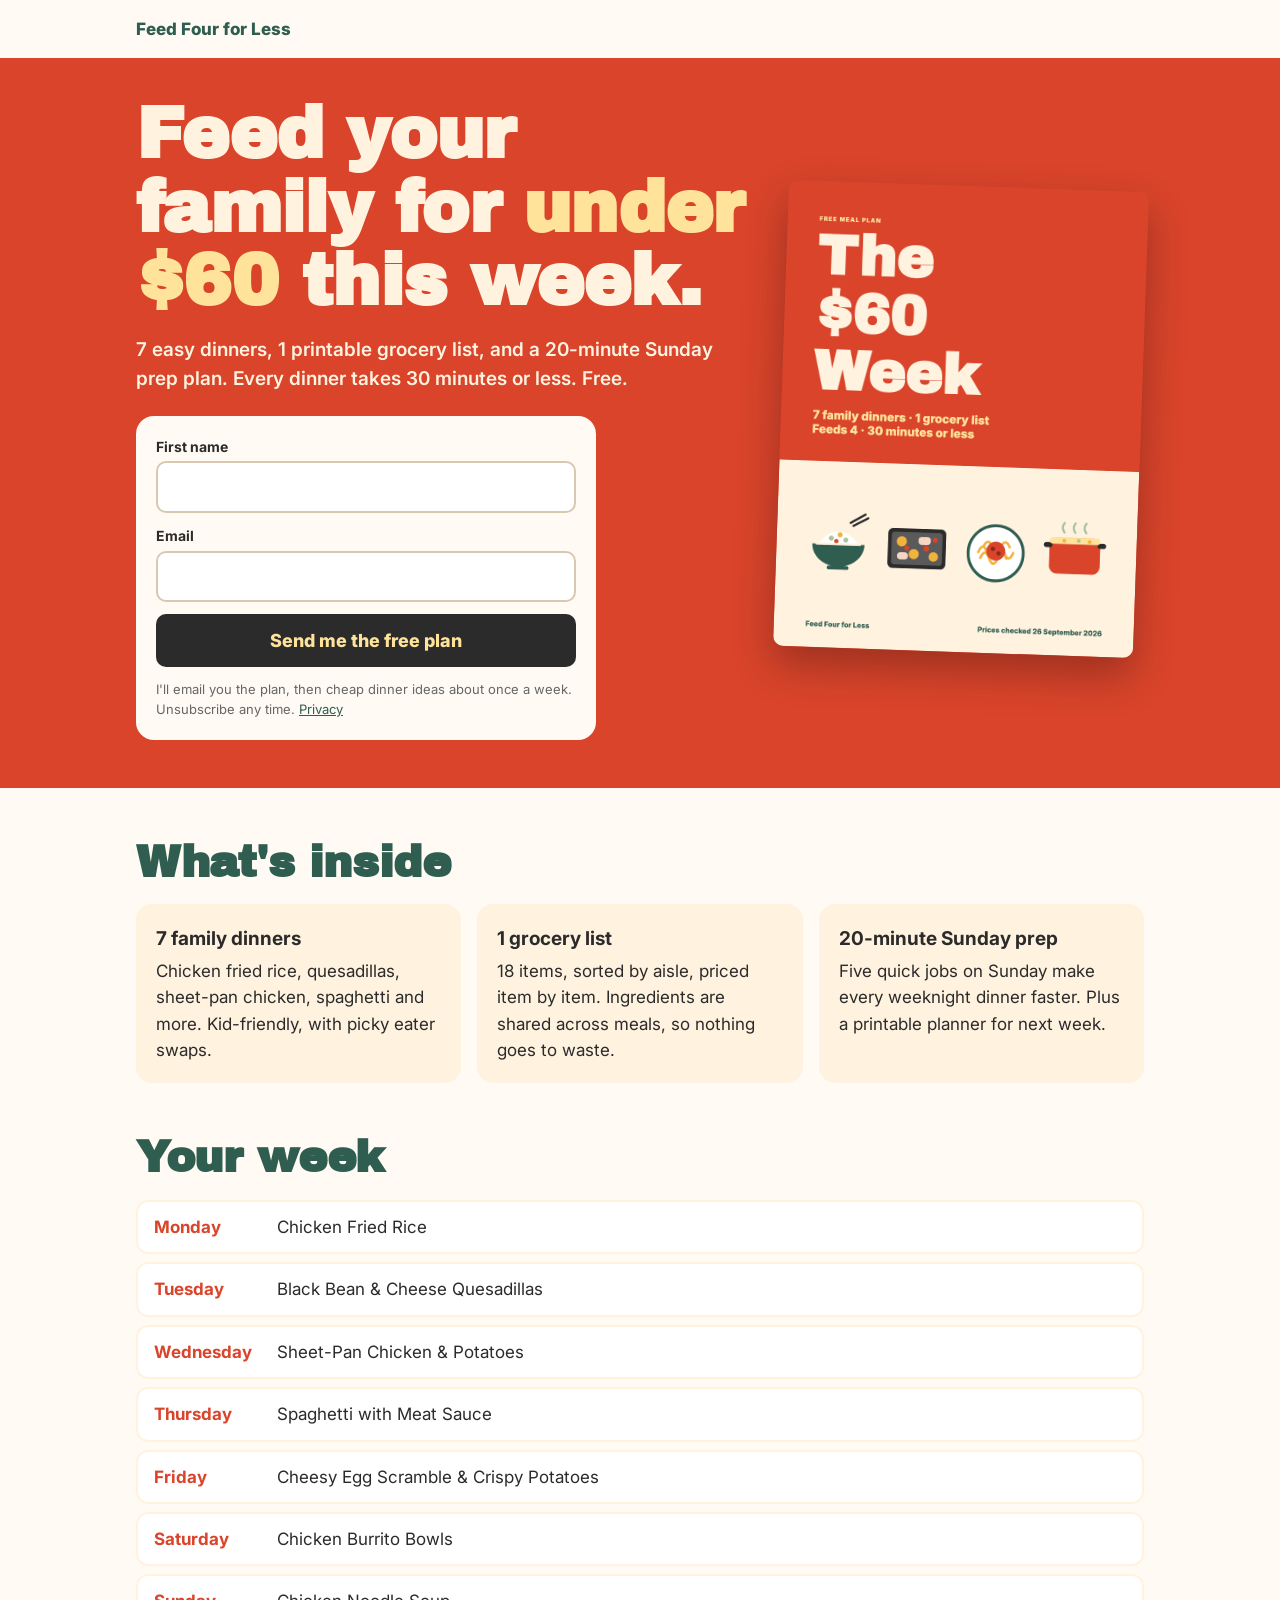
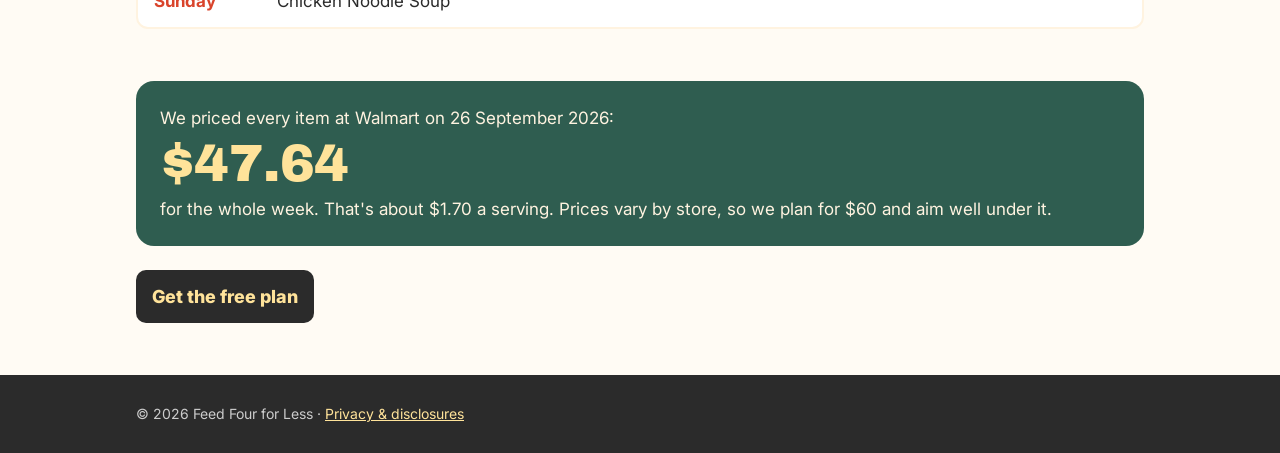
==== index.html @ 8b44e3cd "Feed Four for Less: first version of the site, free PDF, 20 pins, emails and tools Co-Authored-By: C" ====
<!doctype html>
<html lang="en">
<head>
<meta charset="utf-8">
<meta name="viewport" content="width=device-width, initial-scale=1">
<title>The $60 Week: Free Family Dinner Plan | Feed Four for Less</title>
<meta name="description" content="7 cheap family dinners, one printable grocery list and a 20-minute Sunday prep plan. Feeds 4 for under $60. Free.">
<meta property="og:title" content="The $60 Week: 7 family dinners for under $60">
<meta property="og:description" content="7 easy dinners, 1 printable grocery list, 20-minute Sunday prep. Free.">
<meta property="og:image" content="img/cover.png">
<link rel="preconnect" href="https://fonts.googleapis.com"><link rel="preconnect" href="https://fonts.gstatic.com" crossorigin>
<link href="https://fonts.googleapis.com/css2?family=Archivo+Black&family=Inter:wght@400;600;700;800&display=swap" rel="stylesheet">
<link rel="stylesheet" href="style.css">
</head>
<body>
<header><div class="wrap">Feed Four for Less</div></header>

<div class="hero"><div class="wrap grid">
  <div>
    <h1>Feed your family for <span>under $60</span> this week.</h1>
    <p class="lead">7 easy dinners, 1 printable grocery list, and a 20-minute Sunday prep plan. Every dinner takes 30 minutes or less. Free.</p>
    <!-- BREVO: replace action with the form's sibforms.com URL; field names EMAIL and FIRSTNAME match Brevo's defaults -->
    <form id="signup" method="POST" action="BREVO_FORM_ACTION">
      <label>First name<input name="FIRSTNAME" autocomplete="given-name" required></label>
      <label>Email<input type="email" name="EMAIL" autocomplete="email" required></label>
      <input type="text" name="email_address_check" value="" tabindex="-1" autocomplete="off" style="position:absolute;left:-5000px" aria-hidden="true">
      <button type="submit">Send me the free plan</button>
      <p class="fine">I'll email you the plan, then cheap dinner ideas about once a week. Unsubscribe any time. <a href="privacy.html">Privacy</a></p>
      <p class="msg" id="msg" hidden></p>
    </form>
  </div>
  <img class="cover" src="img/cover.png" alt="Cover of The $60 Week meal plan" width="816" height="1056">
</div></div>

<section><div class="wrap">
  <h2>What's inside</h2>
  <div class="cards">
    <div class="card"><b>7 family dinners</b>Chicken fried rice, quesadillas, sheet-pan chicken, spaghetti and more. Kid-friendly, with picky eater swaps.</div>
    <div class="card"><b>1 grocery list</b>18 items, sorted by aisle, priced item by item. Ingredients are shared across meals, so nothing goes to waste.</div>
    <div class="card"><b>20-minute Sunday prep</b>Five quick jobs on Sunday make every weeknight dinner faster. Plus a printable planner for next week.</div>
  </div>
</div></section>

<section style="padding-top:0"><div class="wrap">
  <h2>Your week</h2>
  <ul class="days">
    <li><b>Monday</b>Chicken Fried Rice</li>
    <li><b>Tuesday</b>Black Bean &amp; Cheese Quesadillas</li>
    <li><b>Wednesday</b>Sheet-Pan Chicken &amp; Potatoes</li>
    <li><b>Thursday</b>Spaghetti with Meat Sauce</li>
    <li><b>Friday</b>Cheesy Egg Scramble &amp; Crispy Potatoes</li>
    <li><b>Saturday</b>Chicken Burrito Bowls</li>
    <li><b>Sunday</b>Chicken Noodle Soup</li>
  </ul>
</div></section>

<section style="padding-top:0"><div class="wrap">
  <div class="price">
    <span>We priced every item at Walmart on 26 September 2026:</span>
    <span class="display">$47.64</span>
    <span>for the whole week. That's about $1.70 a serving. Prices vary by store, so we plan for $60 and aim well under it.</span>
  </div>
  <p style="margin-top:24px"><a class="btn" href="#signup">Get the free plan</a></p>
</div></section>

<footer><div class="wrap">© 2026 Feed Four for Less · <a href="privacy.html">Privacy &amp; disclosures</a></div></footer>

<script>
// Until the Brevo form URL is in place, say so rather than failing silently.
document.getElementById('signup').addEventListener('submit', e => {
  if (e.target.action.includes('BREVO_FORM_ACTION')) {
    e.preventDefault();
    const m = document.getElementById('msg'); m.hidden = false; m.textContent = 'Sign-ups open very soon. Please check back tomorrow.';
  }
});
</script>
</body>
</html>
---- style.css ----
:root { --tomato: #D9442B; --mustard: #F2B33D; --green: #2F5D50; --sage: #A7C4A0; --cream: #FFF3E0; --paper: #FFFBF4; --ink: #2B2B2B }
* { box-sizing: border-box; margin: 0; padding: 0 }
body { font-family: Inter, system-ui, sans-serif; color: var(--ink); background: var(--paper); line-height: 1.55; font-size: 17px }
h1, h2, .display { font-family: 'Archivo Black', Impact, sans-serif; line-height: 1.02; letter-spacing: -.01em }
a { color: var(--green) }
.wrap { max-width: 1040px; margin: 0 auto; padding: 0 16px }
header { padding: 16px 0; font-weight: 800; color: var(--green) }
.hero { background: var(--tomato); color: var(--cream); padding: 40px 0 48px }
.hero .grid { display: grid; gap: 32px; align-items: center }
.hero h1 { font-size: clamp(40px, 9vw, 72px); color: var(--cream) }
.hero h1 span { color: #FFE39A }
.hero p.lead { font-size: 19px; font-weight: 600; margin: 16px 0 22px; max-width: 34em }
.cover { width: 100%; height: auto; max-width: 360px; justify-self: center; border-radius: 10px; box-shadow: 0 18px 40px rgba(0,0,0,.28); transform: rotate(2deg) }
form { background: var(--paper); color: var(--ink); border-radius: 18px; padding: 20px; display: grid; gap: 12px; max-width: 460px }
label { font-weight: 700; font-size: 14px; display: grid; gap: 4px }
input { font: inherit; padding: 13px 14px; border: 2px solid #D8C8B2; border-radius: 10px; background: #fff; width: 100% }
input:focus { outline: 3px solid var(--mustard); border-color: var(--ink) }
button, .btn { font: 800 18px Inter, sans-serif; background: var(--ink); color: #FFE39A; border: 0; border-radius: 10px; padding: 16px; cursor: pointer; text-decoration: none; text-align: center; display: inline-block }
button:hover, .btn:hover { background: #000 }
.fine { font-size: 13px; color: #666 }
.msg { font-weight: 700; color: var(--tomato) }
section { padding: 52px 0 }
h2 { font-size: clamp(30px, 6vw, 44px); color: var(--green); margin-bottom: 20px }
.cards { display: grid; gap: 16px }
.card { background: var(--cream); border-radius: 16px; padding: 20px }
.card b { display: block; font-size: 19px; margin-bottom: 4px }
.days { list-style: none; display: grid; gap: 8px }
.days li { background: #fff; border: 2px solid var(--cream); border-radius: 12px; padding: 12px 16px; display: flex; gap: 12px }
.days li b { min-width: 6.5em; color: var(--tomato) }
.price { background: var(--green); color: var(--cream); border-radius: 18px; padding: 24px; display: grid; gap: 6px }
.price .display { font-size: 52px; color: #FFE39A }
footer { background: var(--ink); color: #ccc; padding: 28px 0; font-size: 14px }
footer a { color: #FFE39A }
.prose { max-width: 42em } .prose h2 { margin-top: 28px } .prose p, .prose li { margin-bottom: 12px } .prose ul { padding-left: 20px }
@media (min-width: 800px) {
  .hero .grid { grid-template-columns: 1.25fr .75fr }
  .cards { grid-template-columns: repeat(3, 1fr) }
}
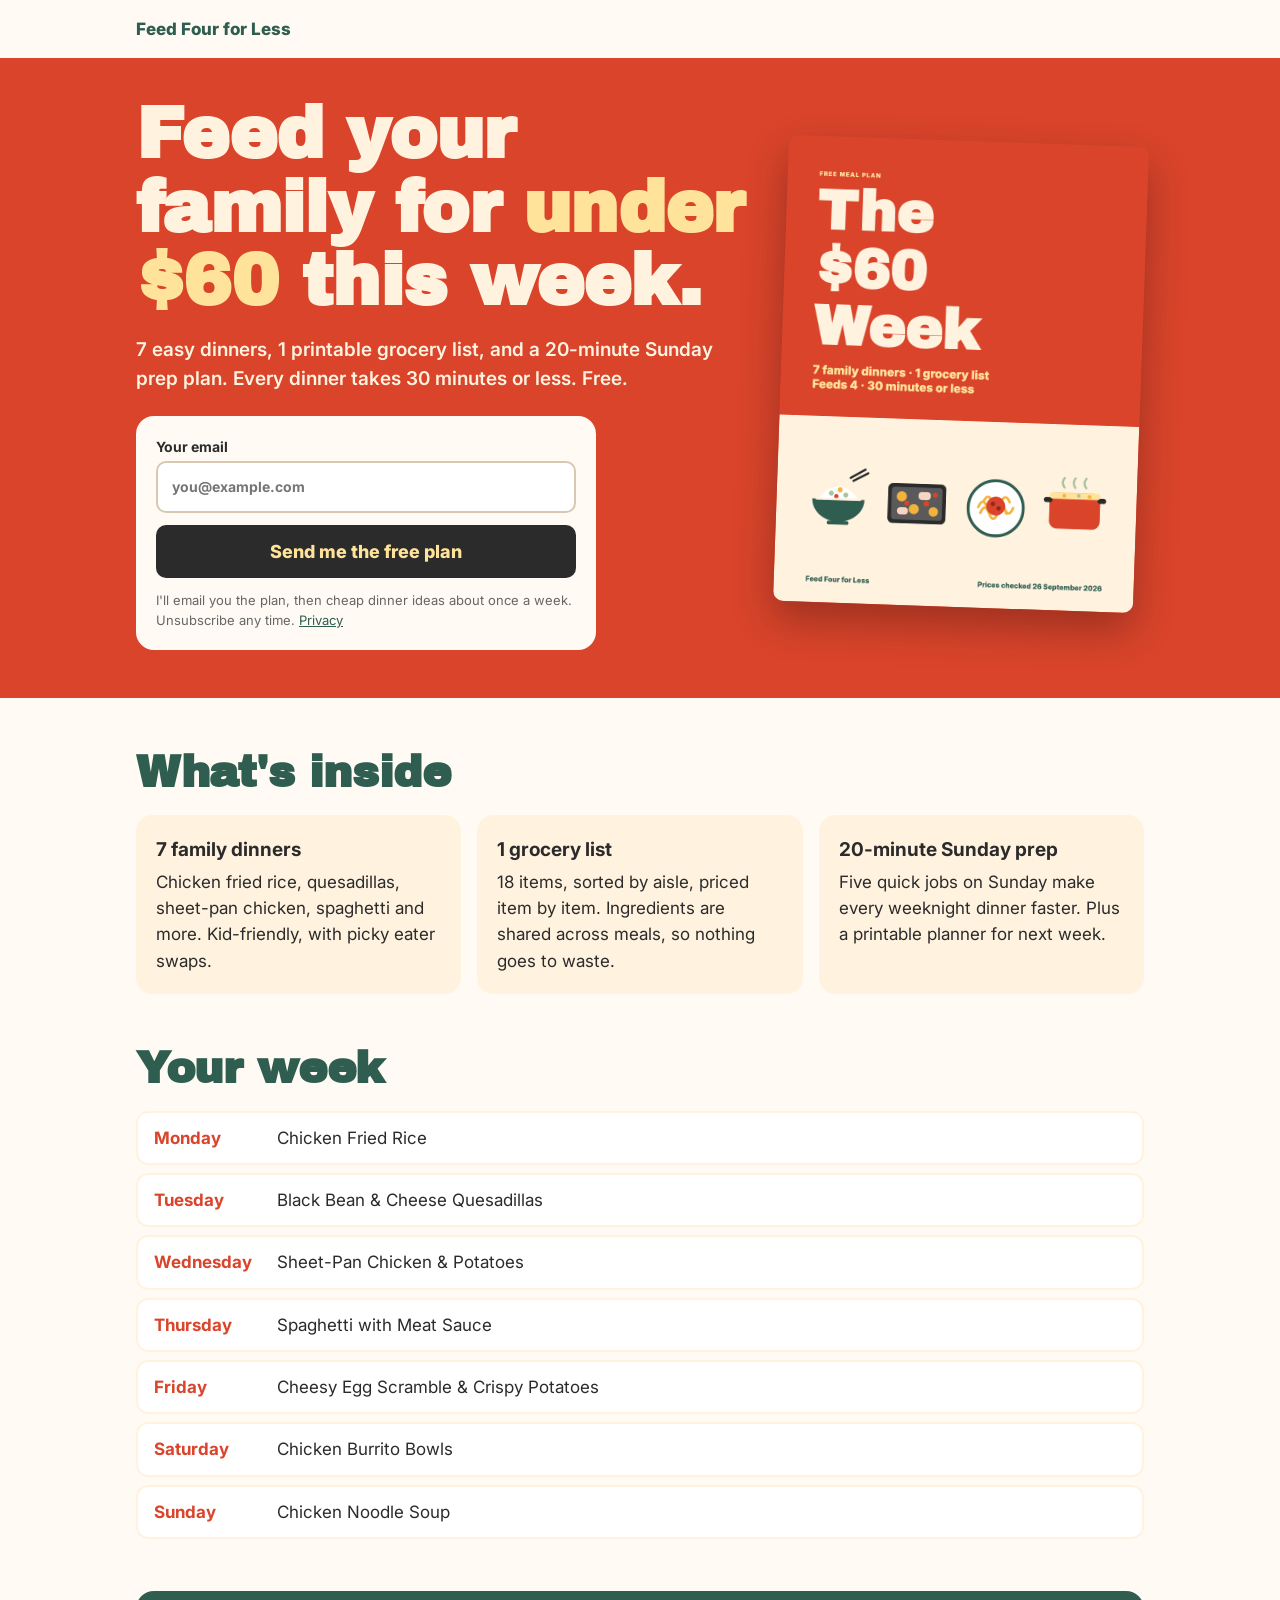
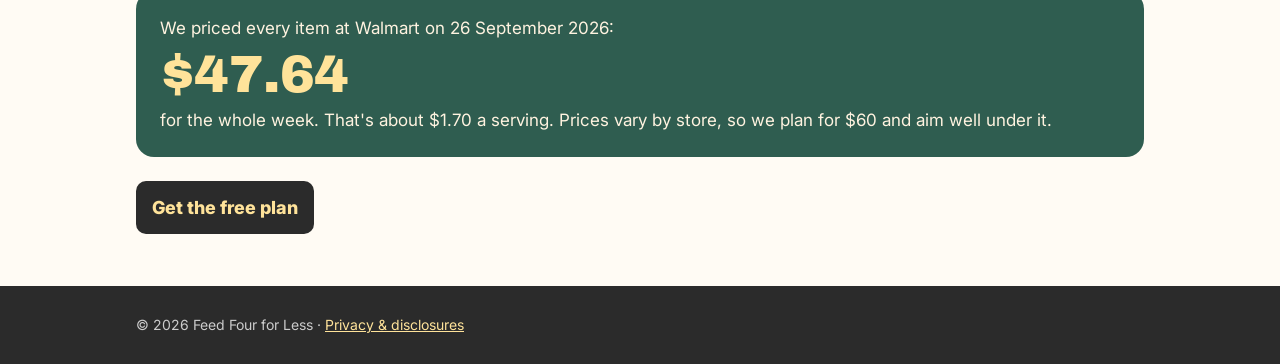
==== commit 91780f8e: "Connect the landing-page form to Brevo (email only, background submit, then thanks.html) Co-Authored" ====
--- a/index.html
+++ b/index.html
@@ -19,10 +19,11 @@
   <div>
     <h1>Feed your family for <span>under $60</span> this week.</h1>
     <p class="lead">7 easy dinners, 1 printable grocery list, and a 20-minute Sunday prep plan. Every dinner takes 30 minutes or less. Free.</p>
-    <!-- BREVO: replace action with the form's sibforms.com URL; field names EMAIL and FIRSTNAME match Brevo's defaults -->
-    <form id="signup" method="POST" action="BREVO_FORM_ACTION">
-      <label>First name<input name="FIRSTNAME" autocomplete="given-name" required></label>
-      <label>Email<input type="email" name="EMAIL" autocomplete="email" required></label>
+    <!-- Brevo form "The $60 Week signup" -> list "The $60 Week subscribers". Email only: Brevo's editor
+         would not take a first-name field, and one field converts better anyway. -->
+    <form id="signup" method="POST" action="https://491e9783.sibforms.com/serve/[base64]">
+      <label>Your email<input type="email" name="EMAIL" autocomplete="email" required placeholder="you@example.com"></label>
+      <input type="hidden" name="locale" value="en">
       <input type="text" name="email_address_check" value="" tabindex="-1" autocomplete="off" style="position:absolute;left:-5000px" aria-hidden="true">
       <button type="submit">Send me the free plan</button>
       <p class="fine">I'll email you the plan, then cheap dinner ideas about once a week. Unsubscribe any time. <a href="privacy.html">Privacy</a></p>
@@ -66,12 +67,19 @@
 <footer><div class="wrap">© 2026 Feed Four for Less · <a href="privacy.html">Privacy &amp; disclosures</a></div></footer>
 
 <script>
-// Until the Brevo form URL is in place, say so rather than failing silently.
-document.getElementById('signup').addEventListener('submit', e => {
-  if (e.target.action.includes('BREVO_FORM_ACTION')) {
-    e.preventDefault();
-    const m = document.getElementById('msg'); m.hidden = false; m.textContent = 'Sign-ups open very soon. Please check back tomorrow.';
-  }
+// Submit in the background so visitors stay on our page, then send them to the thank-you page.
+// If the background request can't complete, fall back to a normal form post.
+const form = document.getElementById('signup'), msg = document.getElementById('msg'), btn = form.querySelector('button');
+form.addEventListener('submit', async e => {
+  e.preventDefault();
+  btn.disabled = true; btn.textContent = 'Sending...';
+  try {
+    const r = await fetch(form.action + '?isAjax=1', { method: 'POST', body: new FormData(form) });
+    const j = await r.json();
+    if (j.success) { location.href = 'thanks.html'; return; }
+    msg.hidden = false; msg.textContent = j.message || 'That email address didn\'t work. Please check it and try again.';
+  } catch (err) { form.submit(); return; }
+  btn.disabled = false; btn.textContent = 'Send me the free plan';
 });
 </script>
 </body>
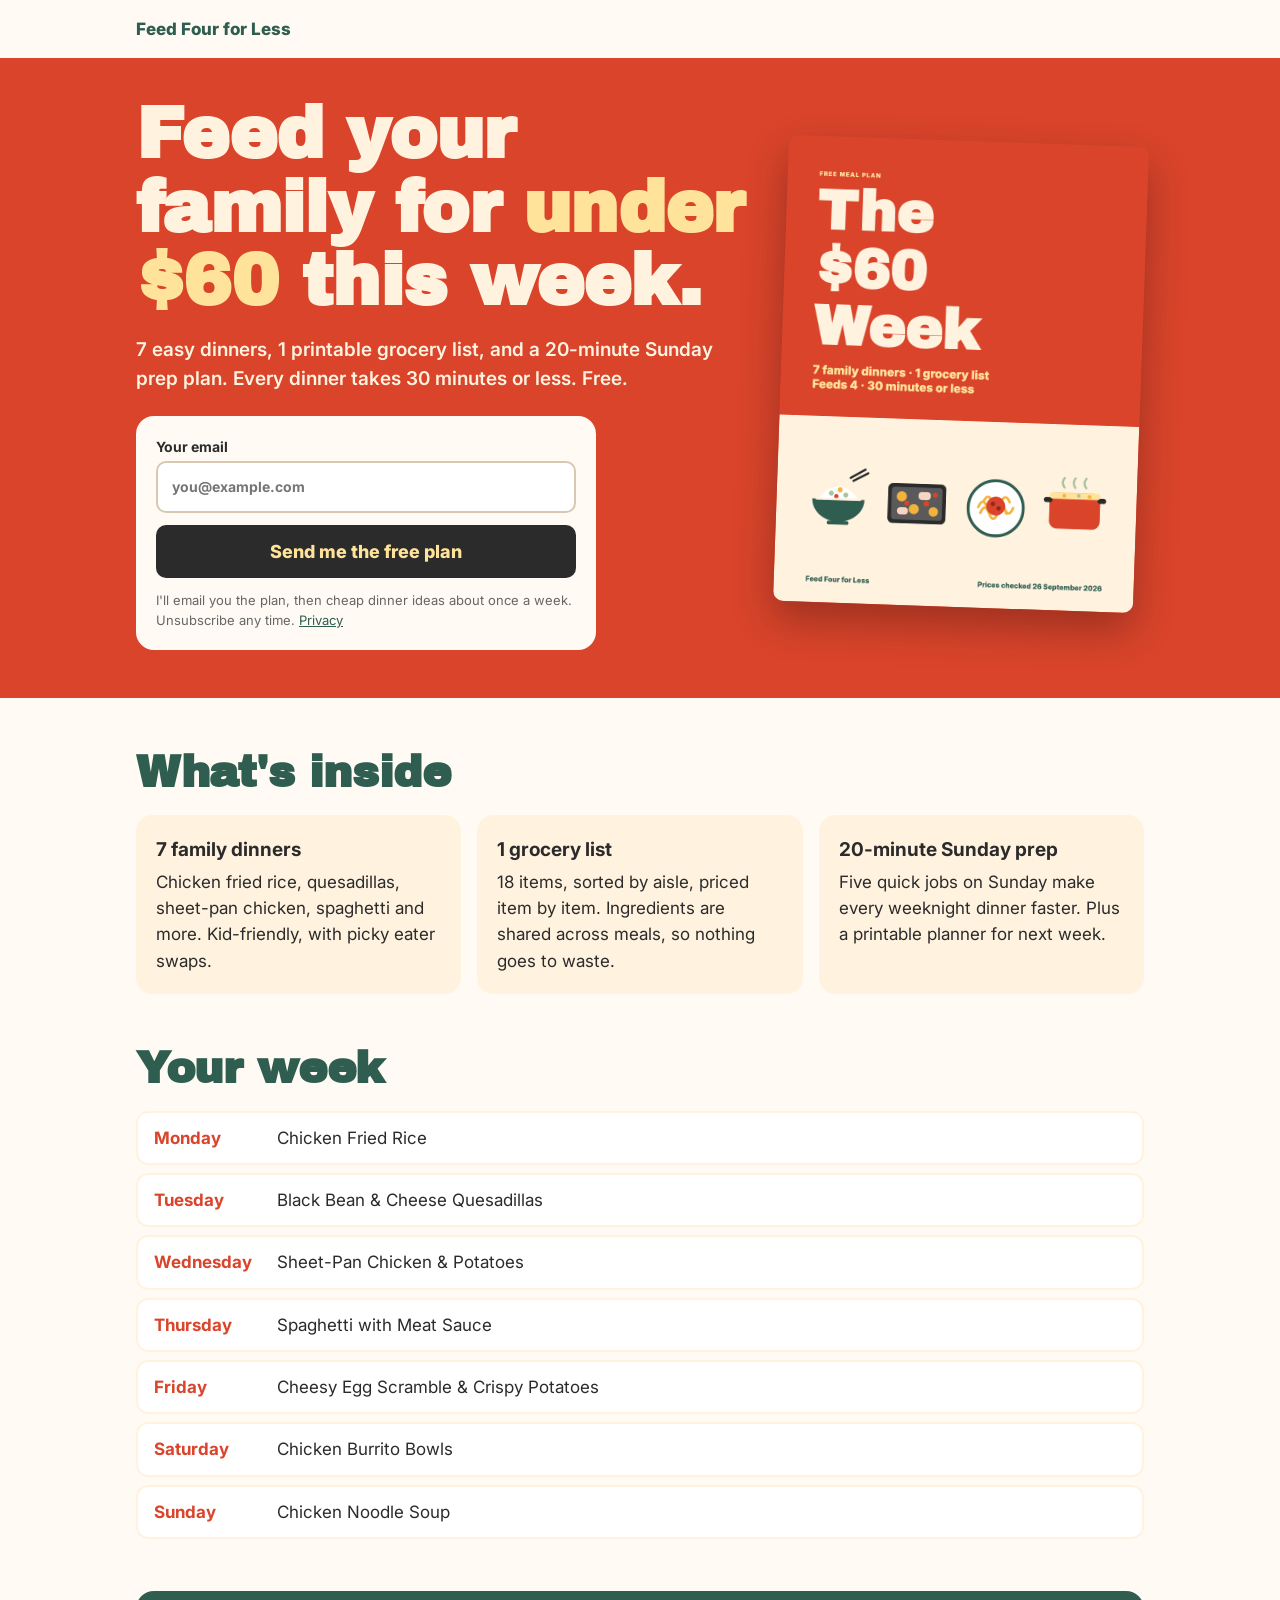
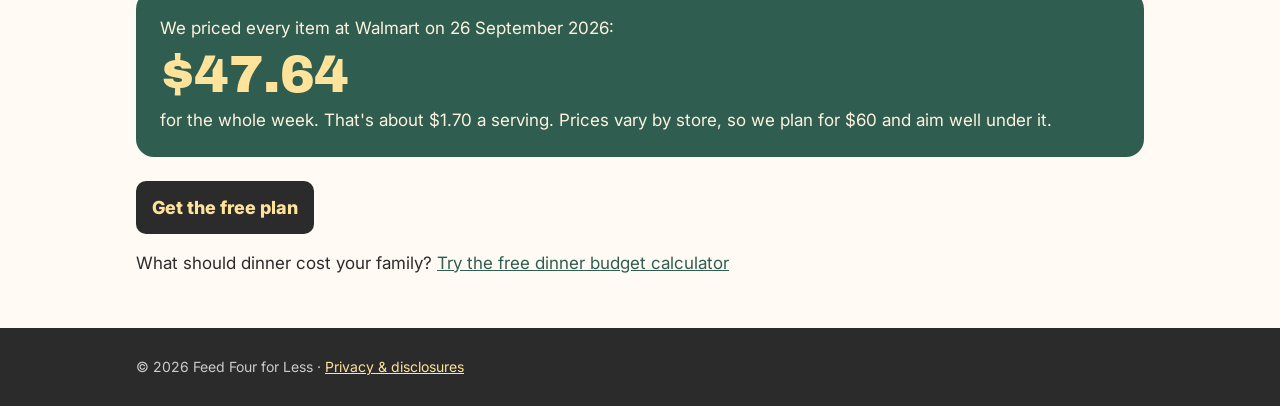
==== commit 7c9b19fc: "Free Family Dinner Budget Calculator (site/calculator/, installable web app): costs from the 5 Walma" ====
--- a/index.html
+++ b/index.html
@@ -62,6 +62,7 @@
     <span>for the whole week. That's about $1.70 a serving. Prices vary by store, so we plan for $60 and aim well under it.</span>
   </div>
   <p style="margin-top:24px"><a class="btn" href="#signup">Get the free plan</a></p>
+  <p style="margin-top:16px">What should dinner cost your family? <a href="calculator/">Try the free dinner budget calculator</a></p>
 </div></section>
 
 <footer><div class="wrap">© 2026 Feed Four for Less · <a href="privacy.html">Privacy &amp; disclosures</a></div></footer>
